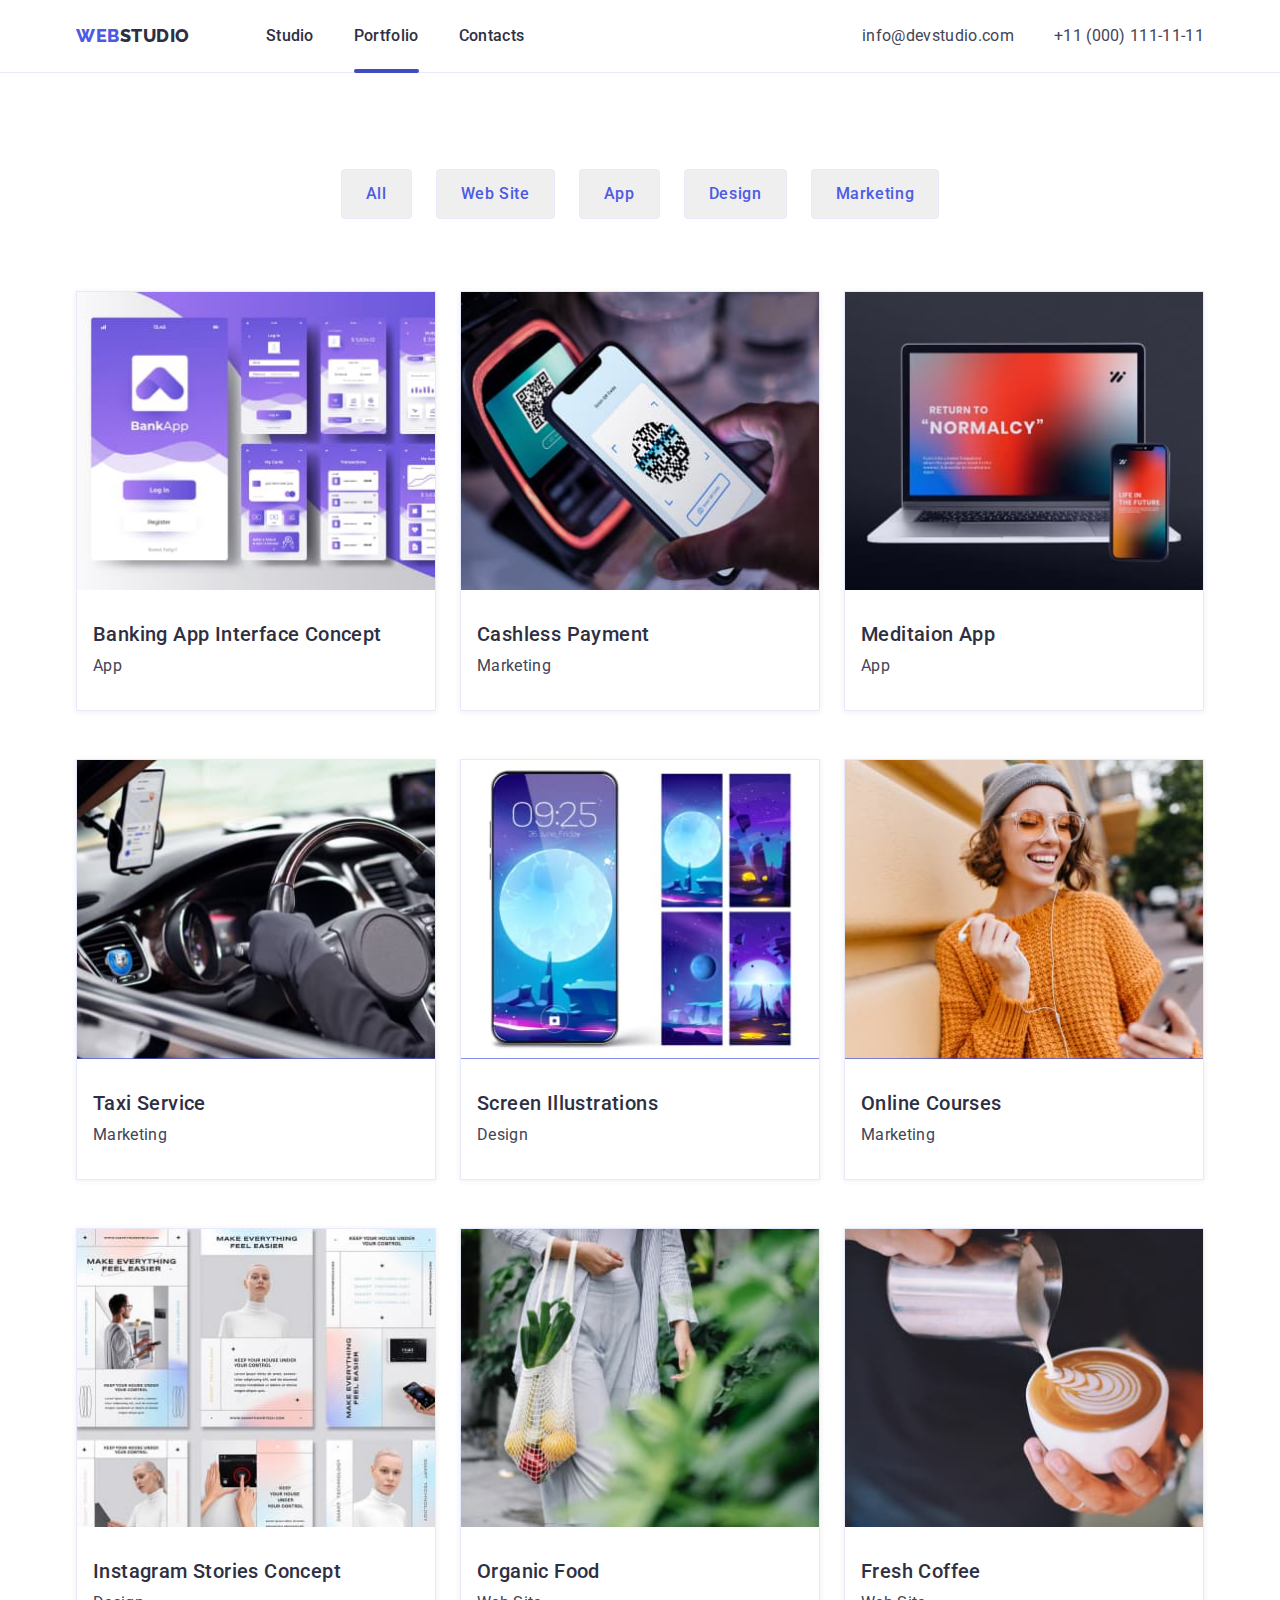
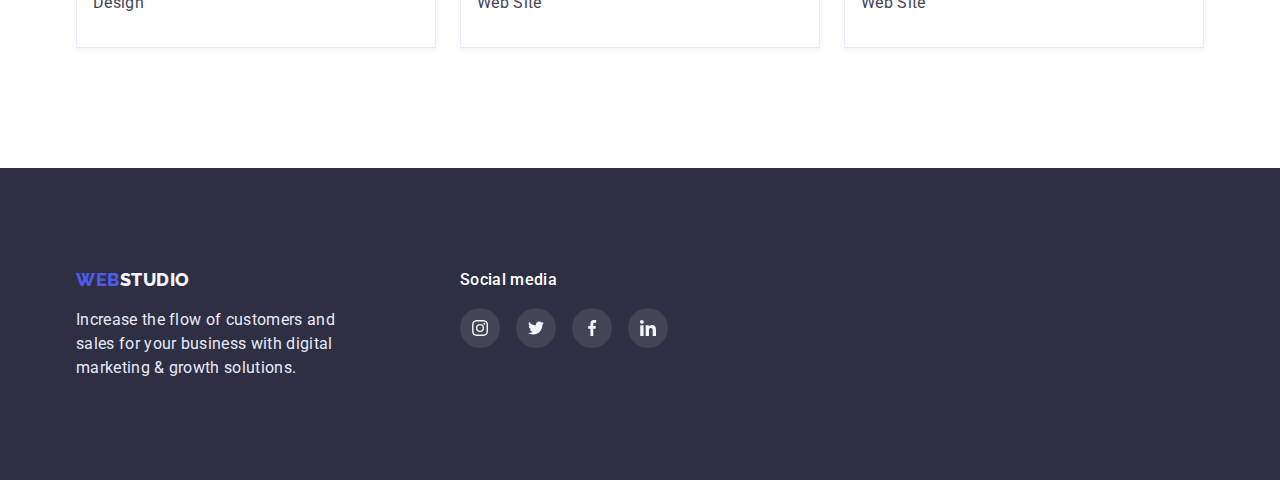
==== portfolio.html @ ffc7204c "add from" ====
<!DOCTYPE html>
<html lang="en">
  <head>
    <meta charset="UTF-8" />
    <meta http-equiv="X-UA-Compatible" content="IE=edge" />
    <meta name="viewport" content="width=device-width, initial-scale=1.0" />
    <title>Document</title>
    <link rel="preconnect" href="https://fonts.googleapis.com" />
    <link rel="preconnect" href="https://fonts.gstatic.com" crossorigin />
    <link
      href="https://fonts.googleapis.com/css2?family=Montserrat:wght@400;700&family=Raleway:wght@800&family=Roboto:wght@400;500;700;900&display=swap"
      rel="stylesheet"
    />
    <link
      rel="stylesheet"
      href="https://cdnjs.cloudflare.com/ajax/libs/modern-normalize/1.1.0/modern-normalize.min.css"
    />
    <link rel="stylesheet" href="./CSS/styles.css" />
  </head>
  <body class="body">
    <!--Site header-->
    <header class="header">
      <div class="header-wrap container">
        <nav class="header-nav">
          <div class="header-logo">
            <a href="./index.html" class="logo link">
              Web<span class="logo-name">Studio</span></a
            >
          </div>

          <ul class="header-list list">
            <li class="header-item">
              <a href="./index.html" class="header-link link">Studio</a>
            </li>

            <li class="header-item">
              <a href="./portfolio.html" class="header-link link current">Portfolio</a>
            </li>

            <li class="header-item">
              <a href="" class="header-link link">Contacts</a>
            </li>
          </ul>
        </nav>

        <ul class="auth-list list">
          <li class="auth-tel">
            <a href="mailto:info@devstudio.com" class="auth-link link"
              >info@devstudio.com</a
            >
          </li>

          <li class="auth-mail">
            <a href="tel:+110001111111" class="auth-link link"
              >+11 (000) 111-11-11</a
            >
          </li>
        </ul>
      </div>
    </header>

    <main>
      <!--Project galery-->

      <section class="galery">
        <div class="container">
          <h1 class="visually-hidden">Portfolio - hidden</h1>
          <h2 class="visually-hidden">Portfolio galery - hidden</h2>

          <ul class="btn-list list">
            <li class="btn-item">
              <button type="button" class="btn">All</button>
            </li>
            <li class="btn-item">
              <button type="button" class="btn">Web Site</button>
            </li>
            <li class="btn-item">
              <button type="button" class="btn">App</button>
            </li>
            <li class="btn-item">
              <button type="button" class="btn">Design</button>
            </li>
            <li class="btn-item">
              <button type="button" class="btn">Marketing</button>
            </li>
          </ul>

          <ul class="galery-list list">
            <li class="galery-item">
             <div class="project-card-wrap">
                <img src="./image/img1.jpg" alt="project card" />
                <p class="galery-text">
                  14 Stylish and User-Friendly App Design Concepts · Task Manager App · Calorie Tracker App · Exotic Fruit Ecommerce App · Cloud Storage App
                </p>
             </div>
              <div class="card-name">
                <h3 class="galery-title">Banking App Interface Concept</h3>
                <p class="galery-after-title">App</p>
              </div>
            </li>
            <li class="galery-item">
              <div class="project-card-wrap">
                <img src="./image/img2.jpg" alt="project card" />
                <p class="galery-text">
                  14 Stylish and User-Friendly App Design Concepts · Task Manager App · Calorie Tracker App · Exotic Fruit Ecommerce App · Cloud Storage App
                </p>
              </div>
              <div class="card-name">
                <h3 class="galery-title">Cashless Payment</h3>
                <p class="galery-after-title">Marketing</p>
              </div>
            </li>
            <li class="galery-item">
              <div class="project-card-wrap">
                <img src="./image/img3.jpg" alt="project card" />
                <p class="galery-text">
                  14 Stylish and User-Friendly App Design Concepts · Task Manager App · Calorie Tracker App · Exotic Fruit Ecommerce App · Cloud Storage App
                </p>
              </div>
              <div class="card-name">
                <h3 class="galery-title">Meditaion App</h3>
                <p class="galery-after-title">App</p>
              </div>
            </li>
            <li class="galery-item">
              <div class="project-card-wrap">
                <img src="./image/img2-1.jpg" alt="project card" />
                <p class="galery-text">
                  14 Stylish and User-Friendly App Design Concepts · Task Manager App · Calorie Tracker App · Exotic Fruit Ecommerce App · Cloud Storage App
                </p>
              </div>
              <div class="card-name">
                <h3 class="galery-title">Taxi Service</h3>
                <p class="galery-after-title">Marketing</p>
              </div>
            </li>
            <li class="galery-item">
              <div class="project-card-wrap">
                <img src="./image/img2-2.jpg" alt="project card" />
                <p class="galery-text">
                  14 Stylish and User-Friendly App Design Concepts · Task Manager App · Calorie Tracker App · Exotic Fruit Ecommerce App · Cloud Storage App
                </p>
              </div>
              <div class="card-name">
                <h3 class="galery-title">Screen Illustrations</h3>
                <p class="galery-after-title">Design</p>
              </div>
            </li>
            <li class="galery-item">
              <div class="project-card-wrap">
                <img src="./image/img2-3.jpg" alt="project card" />
                <p class="galery-text">
                  14 Stylish and User-Friendly App Design Concepts · Task Manager App · Calorie Tracker App · Exotic Fruit Ecommerce App · Cloud Storage App
                </p>
              </div>
              <div class="card-name">
                <h3 class="galery-title">Online Courses</h3>
                <p class="galery-after-title">Marketing</p>
              </div>
            </li>
            <li class="galery-item">
              <div class="project-card-wrap">
                <img src="./image/img1-1.jpg" alt="project card" />
                <p class="galery-text">
                  14 Stylish and User-Friendly App Design Concepts · Task Manager App · Calorie Tracker App · Exotic Fruit Ecommerce App · Cloud Storage App
                </p>
              </div>
              <div class="card-name">
                <h3 class="galery-title">Instagram Stories Concept</h3>
                <p class="galery-after-title">Design</p>
              </div>
            </li>
            <li class="galery-item">
              <div class="project-card-wrap">
                <img src="./image/img1-2.jpg" alt="project card" />
                <p class="galery-text">
                  14 Stylish and User-Friendly App Design Concepts · Task Manager App · Calorie Tracker App · Exotic Fruit Ecommerce App · Cloud Storage App
                </p>
              </div>
              <div class="card-name">
                <h3 class="galery-title">Organic Food</h3>
                <p class="galery-after-title">Web Site</p>
              </div>
            </li>
            <li class="galery-item">
              <div class="project-card-wrap">
                <img src="./image/img1-3.jpg" alt="project card" />
                <p class="galery-text">
                  14 Stylish and User-Friendly App Design Concepts · Task Manager App · Calorie Tracker App · Exotic Fruit Ecommerce App · Cloud Storage App
                </p>
              </div>
              <div class="card-name">
                <h3 class="galery-title">Fresh Coffee</h3>
                <p class="galery-after-title">Web Site</p>
              </div>
            </li>
          </ul>
        </div>
      </section>
    </main>

    <!--Footer-->
    <footer class="footer">
      <div class="container">
        <div class="footer-wrap">
          <div class="footer-logo">
            <a href="./index.html" class="logo link">
              Web<span class="logo-footer">Studio</span></a
            >
          </div>
          <p class="footer-text">
            Increase the flow of customers and sales for your business with
            digital marketing & growth solutions.
          </p>
        </div>

        <div class="footer-social">
          <p class="footer-soc-text">Social media</p>
          <ul class="footer-soc-list list">
            <li class="footer-soc-item">
              <a href="" class="footer-soc-link link">
                <svg class="footer-soc-icon" width="16" height="16">
                  <use href="./image/svg/icons-2.svg#icon-instagram"></use>
                </svg>
              </a>
            </li>
            <li class="footer-soc-item">
              <a href="" class="footer-soc-link link">
                <svg class="footer-soc-icon" width="16" height="16">
                  <use href="./image/svg/icons-2.svg#icon-twitter"></use>
                </svg>
              </a>
            </li>
            <li class="footer-soc-item">
              <a href="" class="footer-soc-link link">
                <svg class="footer-soc-icon" width="16" height="16">
                  <use href="./image/svg/icons-2.svg#icon-facebook"></use>
                </svg>
              </a>
            </li>
            <li class="footer-soc-item">
              <a href="" class="footer-soc-link link">
                <svg class="footer-soc-icon" width="16" height="16">
                  <use href="./image/svg/icons-2.svg#icon-linkedin"></use>
                </svg>
              </a>
            </li>
          </ul>
        </div>
      </div>
    </footer>
  </body>
</html>
---- CSS/styles.css ----
/* -------------MAIN PAGE--------------- */

/* accent color - #4D5AE5; */
/* main color - #434455 */
/* h2 and h3 color - #2E2F42 */
/* h1 color - #FFFFFF */
/* footer color - #E7E9FC */

:root{
  --main-text-color: #434455;
  --first-title-color: #FFFFFF;
  --title-color: #2E2F42;
  --footer-color: #E7E9FC;
  --accent-color: #4D5AE5;
  --item-card-gap: 24px;
  --trans: 250ms cubic-bezier(0.4, 0, 0.2, 1);
}

.container{
  width: 1158px;
  padding-left: 15px;
  padding-right: 15px;
  margin-left: auto;
  margin-right: auto;


  /* outline: 1px solid red; */
}

h1,
h2,
h3,
h4,
h5,
h6,
p,
ul{
  margin: 0;
  padding-left: 0;
}

img{
  display: block;
  max-width: 100%;
  height: auto;
}


body{
    font-family: "Roboto", sans-serif;
    color: #434455;
    font-size: 16px;
}

.visually-hidden {
    position: absolute;
    width: 1px;
    height: 1px;
    margin: -1px;
    border: 0;
    padding: 0;
    white-space: nowrap;
    clip-path: inset(100%);
    clip: rect(0 0 0 0);
    overflow: hidden;
  }

  .link{
    text-decoration: none;
  }
  
  .list{
    list-style: none;
  }

  .site-body{

  }


/* -------------HEADER--------------- */

.header {

  
 border-bottom: 1px solid #E7E9FC;
 
}

.header-wrap{
  display: flex;
  align-items: center;

}


.header-nav {
 display: flex;
 padding-top: 24px;
 padding-bottom: 24px;
}

.header-logo{
 margin-right: 76px;
}


.logo{
 font-family: "Raleway", sans-serif;
 font-weight: 800;
 font-size: 18px;
 line-height: 1.33;
 display: flex;
 align-items: center;
 letter-spacing: 0.03em;
 text-transform: uppercase;
 color: var(--accent-color);
 transition: color var(--trans);
}

.logo-name {
 font-family: "Raleway", sans-serif;
 font-weight: 800;
 font-size: 18px;
 line-height: 1.33;
 display: flex;
 align-items: center;
 letter-spacing: 0.03em;
 text-transform: uppercase;
 color: var(--title-color);
}

.logo:hover,
.logo:focus {
  color:var(--accent-color)
}

.header-list {
  display: flex;
  gap: 40px;

}

.header-item {
}

.header-link {
 position: relative;
 padding-top: 24px;
 padding-bottom: 24px;
 font-weight: 500;
 font-size: 16px;
 line-height: 1.5;
 letter-spacing: 0.02em;
 color: var(--title-color);

 transition: color var(--trans);
}

.header-link:hover,
.header-link:focus {
  color: var(--accent-color);
}

.header-link.current::after{
  content: "";
  position: absolute;
  width: 100%;
  height: 4px;
  background-color: #404BBF;
  left: 0;
  bottom: -3.5px;
  border-radius: 2px;
}

.auth-list {
  display: flex;
  margin-left: auto;
  gap: 40px;
}

.auth-tel {
}

.auth-link {
 font-size: 16px;
 line-height: 1.5;
 letter-spacing: 0.02em;
 color: var(--main-text-color);

 transition: color var(--trans);
}

.auth-link:hover,
.auth-link:focus {
  color: var(--accent-color);
}

.auth-mail {
}

/* -------------HERO--------------- */

.hero {
  padding-top: 188px;
  padding-bottom: 188px;

  text-align: center;
}

.overlay{
  max-width: 1440px;
  height: 600px;
  margin-left: auto;
  margin-right: auto;
  background-image: linear-gradient(
      to right,
      rgba(46, 47, 66, 0.7),
      rgba(46, 47, 66, 0.7)
    ),
    url("../image/hero.jpg");
  background-color: var(--title-color);
  background-repeat: no-repeat;
  background-position: center;
  background-size: cover;
 
}

.hero-title {
  margin-bottom: 48px;

  font-weight: 500;
  font-size: 56px;
  line-height: 1.07;
  letter-spacing: 0.02em;
  color: var(--first-title-color);
}

.hero-btn {
 display: inline-block;
 padding: 16px 32px;
 min-width: 169px;
 border-radius: 4px;

 font-family: inherit;
 font-weight: 500;
 font-size: 16px;
 line-height: 1.19;
 letter-spacing: 0.04em;
 text-align: center;
 color: var(--first-title-color);
 background-color: var(--accent-color);
 cursor: pointer;

 transition: color var(--trans), background-color var(--trans);

}

.hero-btn:hover,
.hero-btn:focus {
  background-color: #404BBF;
  color: var(--first-title-color);
}

.hero-btn{
  background-color: var(--accent-color);
  box-shadow: 0px 4px 4px rgba(0, 0, 0, 0.15);
}

/* -------------MISSION--------------- */

.mission {
  padding-top: 120px;
  padding-bottom: 120px;
}
.mission-title {
}

.mission-list {
  display: flex;
  gap: var(--item-card-gap);
  
}

.mission-item {
  width: calc((100% - 72px) / 4);

}

.icon-box{
  display: flex;
  align-items: center;
  justify-content: center;
  padding: 24px 0;
  margin-bottom: 8px;
  border-radius: 4px;
  background-color: #F4F4FD;
 
}

/* .mission-item::before{
  display: block;
  content: "";
  height: 112px;
  background-color: #F4F4FD;
  background-repeat: no-repeat;
  background-position: center;
  border-radius: 4px;
}

.antenna::before{
  background-image: url("../image/svg/antenna.svg");
}

.clock::before{
  background-image: url("../image/svg/clock.svg");
}

.diagram::before{
  background-image: url("../image/svg/diagram.svg");
}

.astronaut::before{
  background-image: url("../image/svg/astronaut.svg");
} */



.mission-item-title {
margin-bottom: 8px;

font-weight: 500;
font-size: 20px;
line-height: 1.2;
letter-spacing: 0.02em;
color: var(--title-color);

}

.mission-item-text { 
font-size: 16px;
line-height: 1.50;
letter-spacing: 0.02em;
color: var(--main-text-color);

}

/* -------------SERVICES--------------- */

.services {
padding-bottom: 120px;
text-align: center;

}
.services-title {
 margin-bottom: 72px;
 font-weight: 500;
 font-size: 36px;
 line-height: 1.11;
 text-align: center;
 letter-spacing: 0.02em;
 text-transform: capitalize;
 color: var(--title-color);

}
.services-list {
  display: flex;
  gap: var(--item-card-gap);
}

.services-item {
  width: calc((100% - 48px) / 3);
}

/* -------------TEAM--------------- */

.team {
 padding-top: 120px;
 padding-bottom: 120px;
 text-align: center;

 background: #F4F4FD;
}
.team-title {
 margin-bottom: 72px;

 font-weight: 500;
 font-size: 36px;
 line-height: 1.11;
 text-align: center;
 letter-spacing: 0.02em;
 text-transform: capitalize;
 color: var(--title-color);
}

.team-list {
  display: flex;
  gap: var(--item-card-gap);
  
}

.team-item {
  width: calc((100% - 72px) / 4);
  border-radius: 0px 0px 4px 4px;
  
  background-color: var(--first-title-color);
  overflow: hidden;
  box-shadow: 0px 1px 6px rgba(46, 47, 66, 0.08), 0px 1px 1px rgba(46, 47, 66, 0.16), 0px 2px 1px rgba(46, 47, 66, 0.08);
  
}

.item-name{
  padding-top: 32px;
  margin-bottom: 8px;
}

.team-item-title {
 margin-bottom: 8px;
 font-weight: 500;
 font-size: 20px;
 line-height: 1.2;
 text-align: center;
 letter-spacing: 0.02em;
 color: var(--title-color);
}

.team-item-text {
  font-size: 16px;
  line-height: 1.5;
  text-align: center;
  letter-spacing: 0.02em;
  color: var(--main-text-color);
}

.social{
  padding-top: 8px;
  padding-bottom: 32px;
}

.team-soc-list {
  display: flex;
  justify-content: center;
  gap: var(--item-card-gap);
}

.team-soc-item {
  width: 40px;
  height: 40px;
}
.team-soc-link {
  width: 100%;
  height: 100%;
  background-color: #4D5AE5;
  border-radius: 50%;
  display: flex;
  align-items: center;
  justify-content: center;

  transition: background-color var(--trans);
}

.team-soc-link:hover,
.team-soc-link:focus{
  background-color: #404BBF;
}


/* -------------CUSTOMERS--------------- */

.customers {
  padding-top: 130px;
  padding-bottom: 120px;
}

.customers-tittle {
 margin-bottom: 72px;

 font-weight: 700;
 font-size: 36px;
 line-height: 1.11;
 text-align: center;
 letter-spacing: 0.02em;
 text-transform: capitalize;
 color: var(--title-color);
}

.customers-list {
  display: flex;
  gap: var(--item-card-gap);

}

.customers-item {
  width: calc((100% - 120px) / 6);
  height: 88px;
}
.customers-link {
  width: 100%;
  height: 100%;
  padding: 16px 32px;
  border: 1px solid #8E8F99;
  border-radius: 4px;

  display: flex;
  align-items: center;
  justify-content: center;
  color:#8E8F99;

  transition: border-color var(--trans), color var(--trans);
}

.customers-link:hover,
.customers-link:focus{
  border-color: #404BBF;
  color: #404BBF;
}


.customers-icon {
  fill: currentColor;
}









/* -------------FOOTER--------------- */

.footer {
  background-color: var(--title-color);
  padding-top: 100px;
  padding-bottom: 100px;
  
  
}

.footer-wrap{
  max-width: 264px;
  margin-right: 120px;

}

.footer-logo{
  margin-bottom: 16px;

 
}

.footer-text {
 font-size: 16px;
 line-height: 1.5;
 letter-spacing: 0.02em;
 color: var(--footer-color);

 
}

.logo-footer{
 font-family: 'Raleway', sans-serif;
 font-weight: 800;
 font-size: 18px;
 line-height: 1.17;
 display: flex;
 align-items: center;
 letter-spacing: 0.03em;
 text-transform: uppercase;
 color: #F4F4FD;
}

/* footer-social */

.footer>.container{
 display: flex;
}


.footer-social{

}

.footer-soc-text{
 margin-bottom: 16px;
 font-weight: 500;
 font-size: 16px;
 line-height: 1.5;
 letter-spacing: 0.02em;
 color: #FFFFFF;
}

.footer-soc-list {
  display: flex;
  justify-content: center;
  gap: 16px;
}

.footer-soc-item {
  width: 40px;
  height: 40px;
}
.footer-soc-link {
  width: 100%;
  height: 100%;
  background-color: rgba(255, 255, 255, 0.1);
  border-radius: 50%;
  display: flex;
  align-items: center;
  justify-content: center;

  transition: background-color var(--trans);
}

.footer-soc-link:hover,
.footer-soc-link:focus{
  background-color: #31D0AA;
}




/* -------------PAGE PORTFOLIO--------------- */

.galery {
  padding-top: 96px;
  padding-bottom: 120px;
}
.btn-list {
  display: flex;
  margin-bottom: 72px;
  min-width: 69px;
  justify-content: center;
  gap: var(--item-card-gap);
}

.btn-item{
  border-radius: 4px;
}

.btn {
 display: inline-block;
 padding: 12px 24px;
 border: 1px solid #E7E9FC;
 border-radius: 4px;

 font-family: inherit;
 font-style: normal;
 font-weight: 500;
 font-size: 16px;
 line-height: 1.50;
 align-items: center;
 text-align: center;
 letter-spacing: 0.04em;
 color: var(--accent-color);
 cursor: pointer;

 transition: background-color var(--trans), color var(--trans), box-shadow var(--trans);
}

.btn:hover,
.btn:focus{
  background-color: var(--accent-color);
  color: var(--first-title-color);
  box-shadow: 0px 1px 6px rgba(46, 47, 66, 0.08), 0px 1px 1px rgba(46, 47, 66, 0.16), 0px 2px 1px rgba(46, 47, 66, 0.08);
}

.galery-list {
  display: flex;
  flex-wrap: wrap;
  column-gap: 24px;
  row-gap: 48px;
  
  
}
.galery-item {
  width: calc((100% - 48px) / 3);
  border: 1px solid #E7E9FC;
  box-shadow: 0px 1px 6px rgba(46, 47, 66, 0.08);

  transition: transform var(--trans), box-shadow var(--trans);                  

}

.galery-item:hover .galery-text{
  transform: translateY(0);
} 

.galery-item:hover,
.galery-item:focus{
  box-shadow: 0px 1px 6px rgba(46, 47, 66, 0.08), 0px 1px 1px rgba(46, 47, 66, 0.16), 0px 2px 1px rgba(46, 47, 66, 0.08);
  
}

.project-card-wrap{
  position: relative;
  overflow: hidden;
}

.galery-text {
  position: absolute;
  top: 0;
  padding: 40px 32px;
  height: 100%;
  font-weight: 400;
  font-size: 16px;
  line-height: 1.5;
  letter-spacing: 0.02em;
  color: #F4F4FD;
  background-color: #4D5AE5;
  transform: translateY(100%);
  transition: transform var(--trans);


  /* transition-property: transform;
  transition-duration: var(--transition-time);
  transition-timing-function: var(--transition-speed); */

  /* плавний перехід одним записом */
  /* transition: transform 250ms cubic-bezier(0.4, 0, 0.2, 1); */
  
}

.card-name{
  padding-top: 32px;
  padding-bottom: 32px;
  padding-left: 16px;

}


.galery-title {
 margin-bottom: 8px;

 font-weight: 500;
 font-size: 20px;
 line-height: 1.20;
 letter-spacing: 0.02em;
 color: var(--title-color);
}

.galery-after-title {
 font-size: 16px;
 line-height: 1.50;
 letter-spacing: 0.02em;
 color: var(--main-text-color);
}


/* -------------MODAL PAGE--------------- */

.backdrop{
  position: fixed;
  z-index: 100;
  top: 0;
  width: 100%;
  height: 100%;
  background-color: rgba(46, 47, 66, 0.4);

  transition: opacity var(--trans), visibility var(--trans);
}

.modal{
  position: absolute;
  top: 50%;
  left: 50%;
  transform: translate(-50%, -50%) scaleX(1);
  width: 408px;
  min-height: 576px;
  padding: 24px;

  background-color: #FCFCFC;
  box-shadow: 0px 1px 1px rgba(0, 0, 0, 0.14), 0px 1px 3px rgba(0, 0, 0, 0.12), 0px 2px 1px rgba(0, 0, 0, 0.2);
  border-radius: 5px;

  transition: transform var(--trans);
}

.backdrop.is-hidden .modal{
  transform: translate(-50%, -50%) scaleX(0);

}

.modal-close{
  /* position: absolute;
  right: 24px;
  top: 24px; */
  display: block;
  margin-left: auto;

  width: 24px;
  height: 24px;
  border: 1px solid rgba(0, 0, 0, 0.1);;
  border-radius: 50%;
  cursor: pointer;
  background: #E7E9FC;
  margin-bottom: 24px;

  transition: background-color var(--trans), border-color var(--trans);
}

.modal-close:hover,
.modal-close:focus{
  background-color: #404BBF;
  border-color: #404BBF;
}

.modal-close-icon{
  transition: fill var(--trans);
}

.modal-close:hover .modal-close-icon,
.modal-close:focus .modal-close-icon{
  fill: var(--first-title-color);
}


.is-hidden{
  opacity: 0;
  visibility: hidden;
  pointer-events: none;
}

.modal-title{
  font-weight: 500;
  font-size: 16px;
  line-height: 1.5;
  text-align: center;
  letter-spacing: 0.02em;
  color: #2E2F42;

  margin-bottom: 14px;
}

.modal-field{
  margin-bottom: 8px;
}

.input-wrap{
  position: relative;
}

.modal-input{
  width: 100%;
  height: 40px;
  background-color: transparent;
  border: 1px solid rgba(33, 33, 33, 0.2);
  border-radius: 4px;
  outline: none;

  padding-left: 38px;
}

.modal-input:focus{
  border-color: var(--accent-color);
}

.modal-input:focus + .input-icon{
  fill: var(--accent-color);
}

.input-icon{
  position: absolute;
  left: 16px;
  top: 50%;
  transform: translateY(-50%);
}

.input-text{
  display: inline-block;
  
  font-weight: 400;
  font-size: 12px;
  line-height: 1.33;
  letter-spacing: 0.04em;
  color: #8E8F99;

  margin-bottom: 4px;
}

.modal-comment{
  width: 100%;
  height: 120px;
  border: 1px solid rgba(33, 33, 33, 0.2);
  border-radius: 4px;
  outline: none;
  background-color: transparent;

  padding: 8px 16px;
  resize: none;
}

.modal-comment:focus {
  border-color: var(--accent-color);
}

.modal-comment::placeholder{
  font-weight: 400;
  font-size: 12px;
  line-height: 1.33;
  letter-spacing: 0.04em;
  color: rgba(117, 117, 117, 0.5);

}

.check-text{
  display: flex;

  font-weight: 400;
  font-size: 12px;
  line-height: 1.33;
  letter-spacing: 0.04em;
  color: #757575;

  align-items: center;
}


.check-text::before{
  content: "";
  width: 16px;
  height: 16px;
  border: 1.25px solid #2E2F42;
  border-radius: 2px;
  display: block;

  margin-right: 8px;
}

.input-check:checked + .check-text::before{
  background-color: var(--accent-color);
  border: none;

}
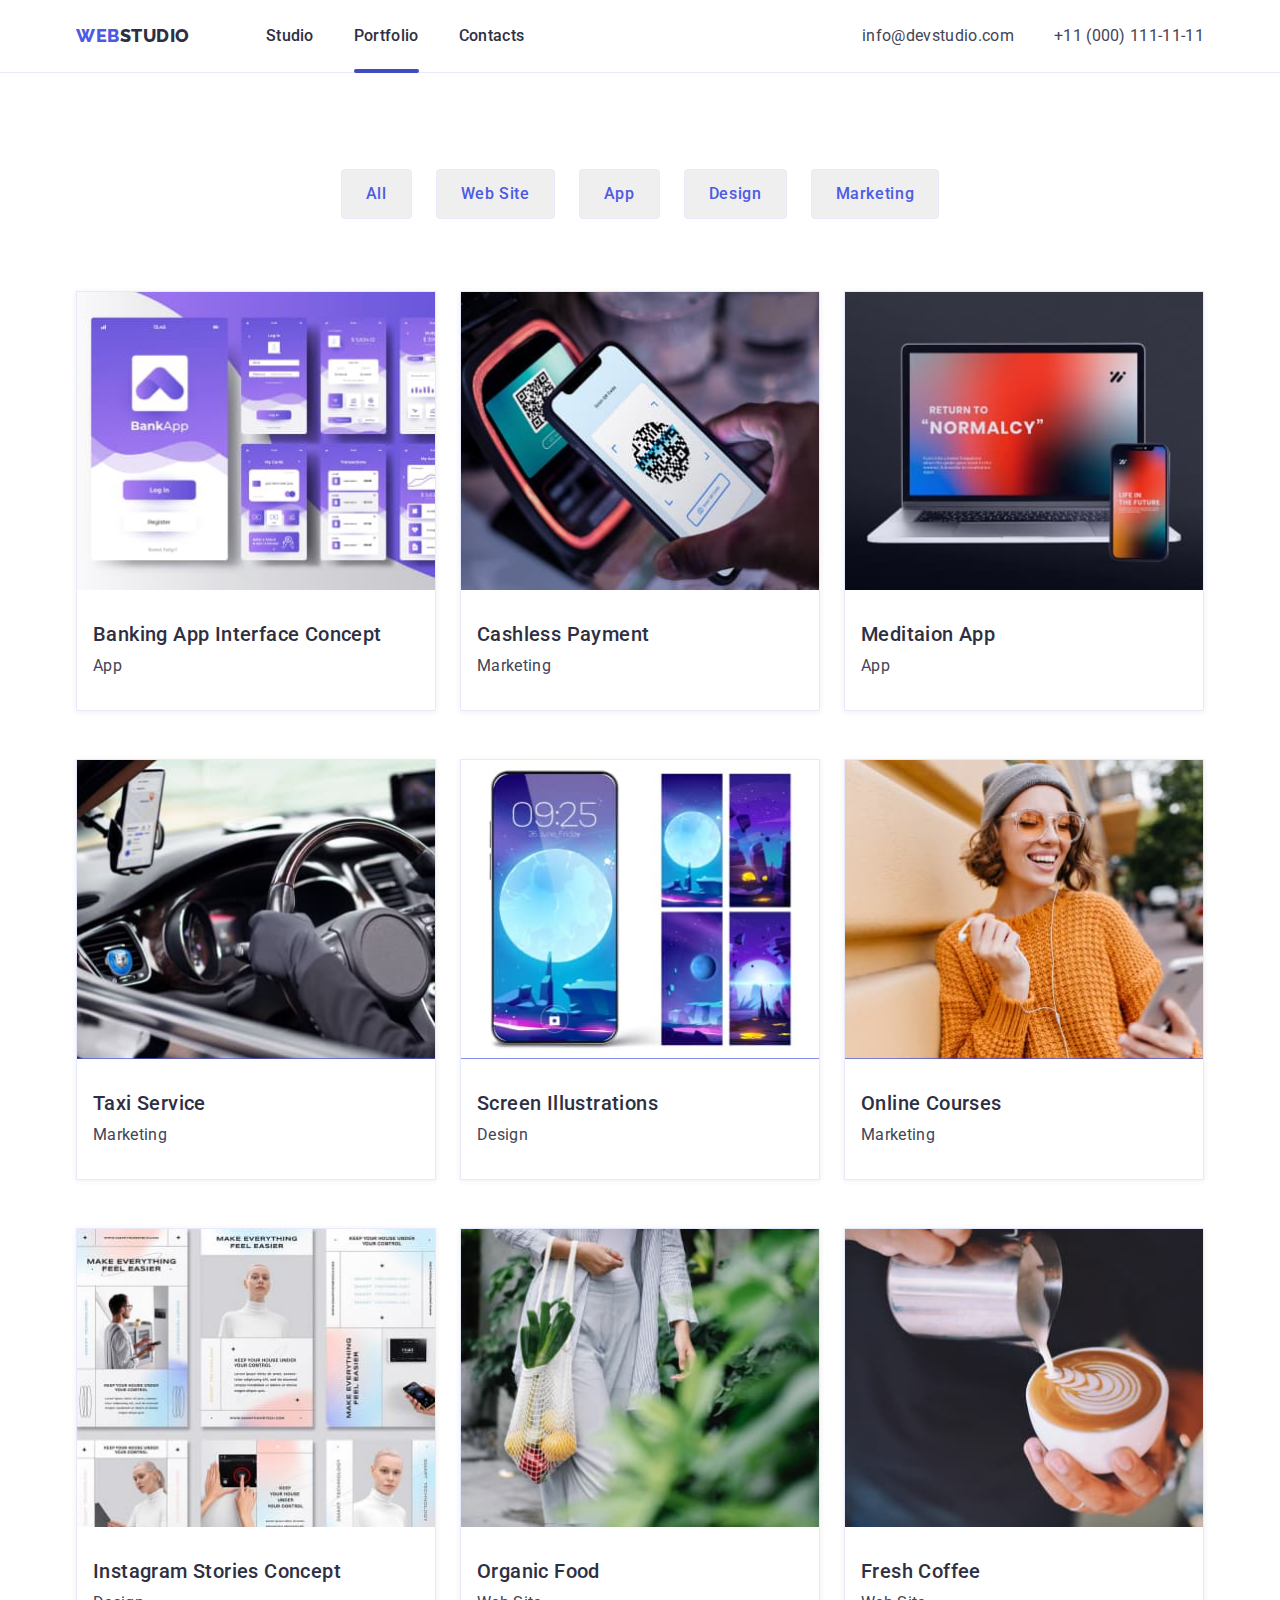
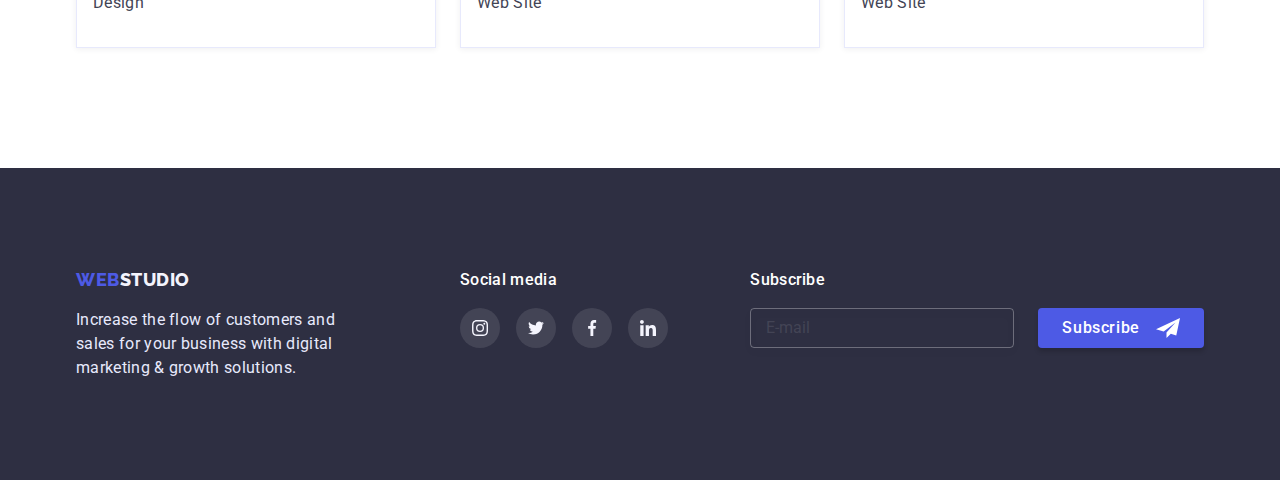
==== commit 392899ba: "clone new footer to portfolio" ====
--- a/portfolio.html
+++ b/portfolio.html
@@ -34,7 +34,9 @@
             </li>
 
             <li class="header-item">
-              <a href="./portfolio.html" class="header-link link current">Portfolio</a>
+              <a href="./portfolio.html" class="header-link link current"
+                >Portfolio</a
+              >
             </li>
 
             <li class="header-item">
@@ -87,12 +89,14 @@
 
           <ul class="galery-list list">
             <li class="galery-item">
-             <div class="project-card-wrap">
+              <div class="project-card-wrap">
                 <img src="./image/img1.jpg" alt="project card" />
                 <p class="galery-text">
-                  14 Stylish and User-Friendly App Design Concepts · Task Manager App · Calorie Tracker App · Exotic Fruit Ecommerce App · Cloud Storage App
-                </p>
-             </div>
+                  14 Stylish and User-Friendly App Design Concepts · Task
+                  Manager App · Calorie Tracker App · Exotic Fruit Ecommerce App
+                  · Cloud Storage App
+                </p>
+              </div>
               <div class="card-name">
                 <h3 class="galery-title">Banking App Interface Concept</h3>
                 <p class="galery-after-title">App</p>
@@ -102,7 +106,9 @@
               <div class="project-card-wrap">
                 <img src="./image/img2.jpg" alt="project card" />
                 <p class="galery-text">
-                  14 Stylish and User-Friendly App Design Concepts · Task Manager App · Calorie Tracker App · Exotic Fruit Ecommerce App · Cloud Storage App
+                  14 Stylish and User-Friendly App Design Concepts · Task
+                  Manager App · Calorie Tracker App · Exotic Fruit Ecommerce App
+                  · Cloud Storage App
                 </p>
               </div>
               <div class="card-name">
@@ -114,7 +120,9 @@
               <div class="project-card-wrap">
                 <img src="./image/img3.jpg" alt="project card" />
                 <p class="galery-text">
-                  14 Stylish and User-Friendly App Design Concepts · Task Manager App · Calorie Tracker App · Exotic Fruit Ecommerce App · Cloud Storage App
+                  14 Stylish and User-Friendly App Design Concepts · Task
+                  Manager App · Calorie Tracker App · Exotic Fruit Ecommerce App
+                  · Cloud Storage App
                 </p>
               </div>
               <div class="card-name">
@@ -126,7 +134,9 @@
               <div class="project-card-wrap">
                 <img src="./image/img2-1.jpg" alt="project card" />
                 <p class="galery-text">
-                  14 Stylish and User-Friendly App Design Concepts · Task Manager App · Calorie Tracker App · Exotic Fruit Ecommerce App · Cloud Storage App
+                  14 Stylish and User-Friendly App Design Concepts · Task
+                  Manager App · Calorie Tracker App · Exotic Fruit Ecommerce App
+                  · Cloud Storage App
                 </p>
               </div>
               <div class="card-name">
@@ -138,7 +148,9 @@
               <div class="project-card-wrap">
                 <img src="./image/img2-2.jpg" alt="project card" />
                 <p class="galery-text">
-                  14 Stylish and User-Friendly App Design Concepts · Task Manager App · Calorie Tracker App · Exotic Fruit Ecommerce App · Cloud Storage App
+                  14 Stylish and User-Friendly App Design Concepts · Task
+                  Manager App · Calorie Tracker App · Exotic Fruit Ecommerce App
+                  · Cloud Storage App
                 </p>
               </div>
               <div class="card-name">
@@ -150,7 +162,9 @@
               <div class="project-card-wrap">
                 <img src="./image/img2-3.jpg" alt="project card" />
                 <p class="galery-text">
-                  14 Stylish and User-Friendly App Design Concepts · Task Manager App · Calorie Tracker App · Exotic Fruit Ecommerce App · Cloud Storage App
+                  14 Stylish and User-Friendly App Design Concepts · Task
+                  Manager App · Calorie Tracker App · Exotic Fruit Ecommerce App
+                  · Cloud Storage App
                 </p>
               </div>
               <div class="card-name">
@@ -162,7 +176,9 @@
               <div class="project-card-wrap">
                 <img src="./image/img1-1.jpg" alt="project card" />
                 <p class="galery-text">
-                  14 Stylish and User-Friendly App Design Concepts · Task Manager App · Calorie Tracker App · Exotic Fruit Ecommerce App · Cloud Storage App
+                  14 Stylish and User-Friendly App Design Concepts · Task
+                  Manager App · Calorie Tracker App · Exotic Fruit Ecommerce App
+                  · Cloud Storage App
                 </p>
               </div>
               <div class="card-name">
@@ -174,7 +190,9 @@
               <div class="project-card-wrap">
                 <img src="./image/img1-2.jpg" alt="project card" />
                 <p class="galery-text">
-                  14 Stylish and User-Friendly App Design Concepts · Task Manager App · Calorie Tracker App · Exotic Fruit Ecommerce App · Cloud Storage App
+                  14 Stylish and User-Friendly App Design Concepts · Task
+                  Manager App · Calorie Tracker App · Exotic Fruit Ecommerce App
+                  · Cloud Storage App
                 </p>
               </div>
               <div class="card-name">
@@ -186,7 +204,9 @@
               <div class="project-card-wrap">
                 <img src="./image/img1-3.jpg" alt="project card" />
                 <p class="galery-text">
-                  14 Stylish and User-Friendly App Design Concepts · Task Manager App · Calorie Tracker App · Exotic Fruit Ecommerce App · Cloud Storage App
+                  14 Stylish and User-Friendly App Design Concepts · Task
+                  Manager App · Calorie Tracker App · Exotic Fruit Ecommerce App
+                  · Cloud Storage App
                 </p>
               </div>
               <div class="card-name">
@@ -247,6 +267,24 @@
             </li>
           </ul>
         </div>
+
+        <div class="subscribe">
+          <p class="subscribe-text">Subscribe</p>
+
+          <form class="footer-form">
+            <div class="footer-form-field">
+              <input
+                type="email"
+                name="email"
+                id="email"
+                class="footer-input"
+                placeholder=" "
+              />
+              <label for="email" class="footer-label">E-mail</label>
+            </div>
+            <button type="submit" class="button-subscribe">Subscribe</button>
+          </form>
+        </div>
       </div>
     </footer>
   </body>
--- a/CSS/styles.css
+++ b/CSS/styles.css
@@ -251,6 +251,7 @@
  color: var(--first-title-color);
  background-color: var(--accent-color);
  cursor: pointer;
+ border: none;
 
  transition: color var(--trans), background-color var(--trans);
 
@@ -617,6 +618,114 @@
 .footer-soc-link:focus{
   background-color: #31D0AA;
 }
+
+.subscribe {
+  margin-left: auto;
+}
+
+.subscribe-text{
+  font-weight: 500;
+  font-size: 16px;
+  line-height: 1.5;
+  letter-spacing: 0.02em;
+  color: #FFFFFF;
+
+  margin-bottom: 16px;
+}
+
+.footer-form{
+  display: flex;
+}
+
+.footer-form-field{
+  position: relative;
+  display: flex;
+  align-items: center;
+  justify-content: center;
+  
+  margin-right: 24px;
+}
+
+.footer-input{
+  width: 264px;
+  height: 40px;
+  padding-left: 16px;
+
+  background-color: transparent;
+  border: 1px solid rgba(255, 255, 255, 0.3);
+  filter: drop-shadow(0px 4px 4px rgba(0, 0, 0, 0.15));
+  border-radius: 4px;
+  outline: none;
+
+  transition: border-color var(--trans);
+}
+
+.footer-input:focus{
+  border-color: var(--footer-color);
+}
+
+.footer-input:focus + .footer-label,
+.footer-input:not( :placeholder-shown) + .footer-label{
+  transform: translateY(-40px);
+}
+
+.footer-label{
+  position: absolute;
+  top: 50%;
+  left: 16px;
+  transform: translateY(-50%);
+
+  transition: transform var(--trans);
+}
+
+.button-subscribe{
+  display: flex;
+  padding: 8px 24px;
+  min-width: 165px;
+  height: 40px;
+  border-radius: 4px;
+  align-items: center;
+  justify-content: center;
+  margin: 0 auto;
+ 
+  font-family: inherit;
+  font-weight: 500;
+  font-size: 16px;
+  line-height: 1.5;
+  letter-spacing: 0.04em;
+  text-align: center;
+  color: var(--first-title-color);
+  cursor: pointer;
+  border: none;
+ 
+  transition: color var(--trans), background-color var(--trans);
+}
+
+.button-subscribe:hover,
+.button-subscribe:focus {
+   background-color: #404BBF;
+   color: var(--first-title-color);
+ }
+
+ .button-subscribe{
+  background-color: var(--accent-color);
+  box-shadow: 0px 4px 4px rgba(0, 0, 0, 0.15);
+}
+
+.button-subscribe::after{
+  content: "";
+  width: 24px;
+  height: 20px;
+  background-color: var(--accent-color);
+
+  margin-left: 16px;
+
+  background-image: url(../image/svg/subscribe.svg);
+  background-repeat: no-repeat;
+  background-position: center;
+  
+}
+
 
 
 
@@ -850,6 +959,7 @@
   outline: none;
 
   padding-left: 38px;
+  transition: border-color var(--trans), fill var(--trans);
 }
 
 .modal-input:focus{
@@ -865,6 +975,8 @@
   left: 16px;
   top: 50%;
   transform: translateY(-50%);
+
+  transition: fill var(--trans);
 }
 
 .input-text{
@@ -889,6 +1001,7 @@
 
   padding: 8px 16px;
   resize: none;
+  transition: border-color var(--trans);
 }
 
 .modal-comment:focus {
@@ -914,6 +1027,7 @@
   color: #757575;
 
   align-items: center;
+ 
 }
 
 
@@ -923,7 +1037,7 @@
   height: 16px;
   border: 1.25px solid #2E2F42;
   border-radius: 2px;
-  display: block;
+  /* display: block; */
 
   margin-right: 8px;
 }
@@ -932,10 +1046,67 @@
   background-color: var(--accent-color);
   border: none;
 
-}
-
-
-
-
-
-
+  background-image: url(../image/svg/check.svg);
+  background-repeat: no-repeat;
+  background-position: center;
+  
+}
+
+.privacy-link{
+  font-weight: 400;
+  font-size: 12px;
+  line-height: 1.33;
+  letter-spacing: 0.04em;
+  text-decoration-line: underline;
+  color: #4D5AE5;
+  align-items: center;
+}
+
+.modal-submit{
+  display: flex;
+  padding: 16px 32px;
+  min-width: 169px;
+  border-radius: 4px;
+  align-items: center;
+  justify-content: center;
+  margin: 0 auto;
+ 
+  font-family: inherit;
+  font-weight: 500;
+  font-size: 16px;
+  line-height: 1.19;
+  letter-spacing: 0.04em;
+  text-align: center;
+  color: var(--first-title-color);
+  cursor: pointer;
+  border: none;
+ 
+  transition: color var(--trans), background-color var(--trans);
+}
+
+.modal-submit:hover,
+ .modal-submit:focus {
+   background-color: #404BBF;
+   color: var(--first-title-color);
+ }
+
+ .modal-submit{
+  background-color: var(--accent-color);
+  box-shadow: 0px 4px 4px rgba(0, 0, 0, 0.15);
+}
+
+
+.modal-field.comment{
+  margin-bottom: 16px;
+}
+
+.modal-field.privacy{
+  margin-bottom: 24px;
+}
+
+ 
+ 
+
+
+
+
